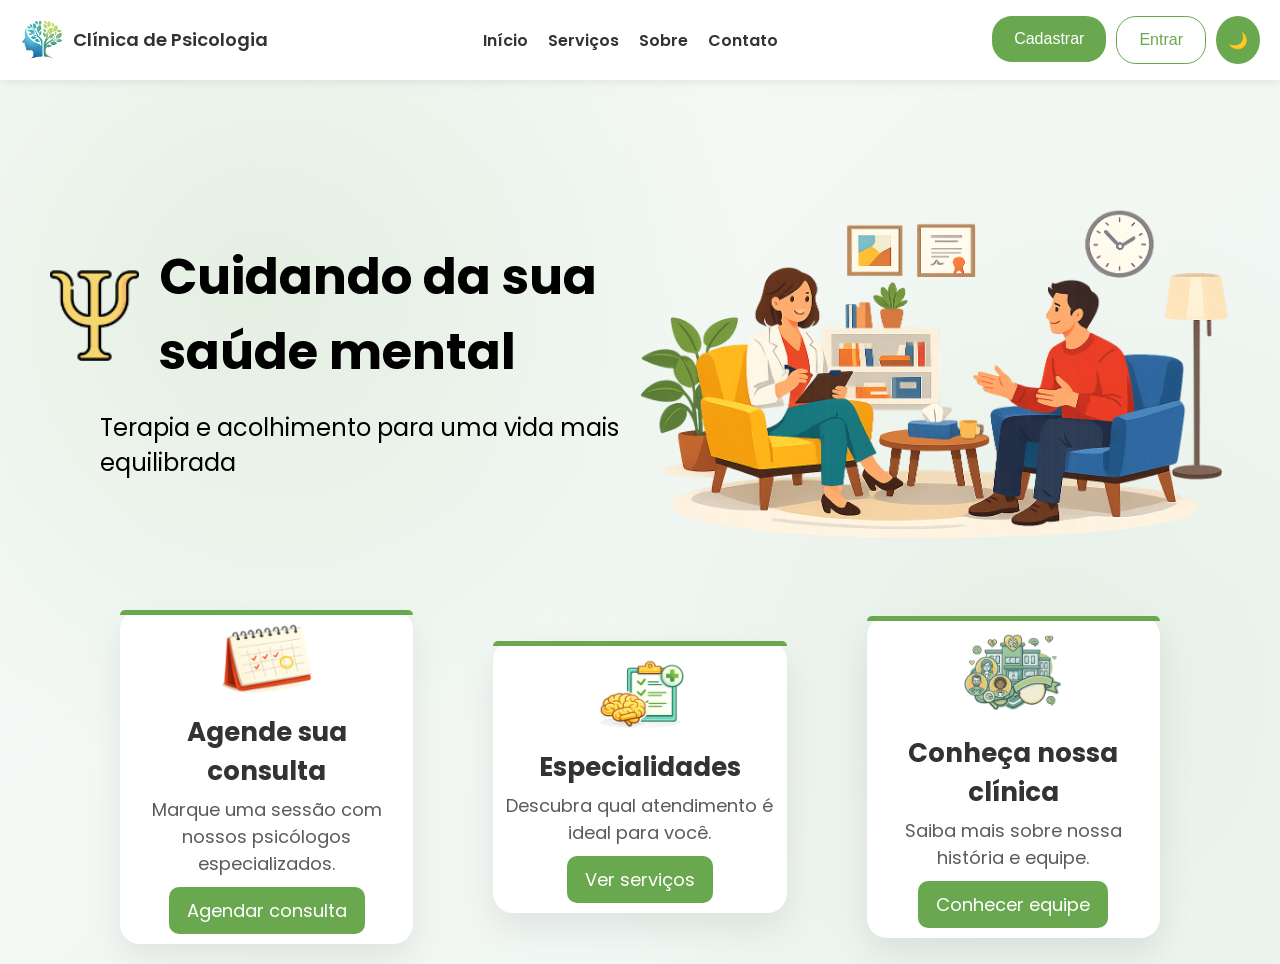
==== index.html @ 0024b48b "Commit inicial" ====
<!doctype html>
<html lang="pt-br">
    <head>
    <meta charset="UTF-8" />
    <meta name="viewport" content="width=device-width, initial-scale=1.0" />
    <title>Inicio</title>
    <link rel="stylesheet" href="assets/css/inicio.css" />
    <!-- Google Fonts -->
    <link
        href="https://fonts.googleapis.com/css2?family=Poppins:wght@300;400;500;600&display=swap"
        rel="stylesheet"
    />
    <link rel="icon" type="image/x-icon" href="assets/images/logo_psicologia.png" />
    </head>
    <body>
    <header>
        <nav class="navbar">
        <div class="logo">
            <img src="assets/images/logo_psicologia.png" alt="Logo da empresa" />
            <span>Clínica de Psicologia</span>
        </div>
        <ul class="nav-links">

            <li><a href="index.html">Início</a></li>
            <li><a href="servicos.html">Serviços</a></li>
            <li><a href="sobre.html">Sobre</a></li>
            <li><a href="contato.html">Contato</a></li>

            
        </ul>
        <div class="btn">
            <a href="cadastro.html">
            <button class="cadastro-btn">Cadastrar</button>
            </a>
            <div class="login-area">
            <button class="entrar-btn" onclick="toggleMenu()">Entrar</button>
            <div id="menuLogin" class="dropdown">
                <button onclick="irParaLogin('paciente')">Paciente</button>
                <button onclick="irParaLogin('colaborador')">Colaborador</button>
            </div>
        </div>
            <button id="theme-toggle">🌙</button>
        </div>
    </nav>
    </header>
    <!-- HERO (faz o fundo aparecer) -->
    <section class="hero">
        <div class="hero-container">
        <!-- LADO ESQUERDO -->
        <div class="hero-left">
        <div class="hero-title">
            <img src="assets/images/psicologia.png" class="hero-logo" />
            <h1>Cuidando da sua saúde mental</h1>
        </div>
        <p>Terapia e acolhimento para uma vida mais equilibrada</p>
        </div>
        <!-- LADO DIREITO -->
        <div class="hero-right">
        <img
            src="assets/images/Sessão de terapia no consultório.png"
            alt="Sessão de terapia"/>
        </div>
        </div>
    </section>
    <div class="cards">
        <!-- CARD 1 -->
        <div class="card">
        <img src="assets/images/Calendário.png" alt="Agendar" />
        <h3>Agende sua consulta</h3>
        <p>Marque uma sessão com nossos psicólogos especializados.</p>
        <a href="#" onclick="verificarLogin()">Agendar consulta</a>
        </div>
        <!-- CARD 2 (ESPECIALIDADES) -->
        <div class="card especialidades">
        <img src="assets/images/especialidade.png" alt="Especialidades" />
        <h3>Especialidades</h3>
        <p>Descubra qual atendimento é ideal para você.</p>
        <a href="servicos.html">Ver serviços</a>
        </div>
        <!-- CARD 3 -->
    <div class="card sobre">
        <img src="assets/images/sobre-icone.png" alt="Sobre" />
        <h3>Conheça nossa clínica</h3>
        <p>Saiba mais sobre nossa história e equipe.</p>
        <a href="sobre.html">Conhecer equipe</a>
        </div>
    </div>
    <script src="assets/js/script.js"></script>
</body>
</html>
---- assets/css/inicio.css ----
/* RESET */
* {
    margin: 0;
    padding: 0;
    box-sizing: border-box;
}

/* VARIÁVEIS (Modo Branco) */
:root {
    --bg: #ffffff;
    --text: #333;
    --primary: #6aa84f;
    --navbar: #ffffff;
    --shadow: rgba(0,0,0,0.08);
}

body {
    overflow-x: hidden;
    font-family: 'Poppins', sans-serif;
    background-color: var(--bg);
    background-image:
        radial-gradient(circle at 20% 30%, rgba(106,168,79,0.12), transparent 40%),
        radial-gradient(circle at 80% 70%, rgba(106,168,79,0.08), transparent 40%),
        linear-gradient(135deg, #f7faf8, #eef5f1);
}

/* NAVBAR */
.navbar {
    display: flex;
    align-items: center;
    justify-content: space-between;

    height: 80px;
    padding: 0 20px;

    background: var(--navbar);
    box-shadow: 0 2px 10px var(--shadow);

    position: fixed;
    top: 0;
    left: 0;

    width: 100%;
    box-sizing: border-box; 
}

.navbar-container {
    width: 100%;
    max-width: 1150px;
    margin: 0 auto;

    display: flex;
    align-items: center;
    justify-content: space-between;
}

/* LOGO */
.logo {
    display: flex;
    align-items: center;
}
.logo img {
    width: 45px;
}

.logo span {
    font-size: 18px;
    font-weight: 600;
    color: var(--text);
    margin-left: 8px;
}

/* LINKS */
.nav-links {
    list-style: none;
    display: flex;
    gap: 20px;
}

.nav-links a {
    text-decoration: none;
    color: var(--text);
    font-size: 16px;
    font-weight: 600;
    transition: 0.3s;
}

.nav-links a:hover {
    color: var(--primary);
}

/* AGRUPAR BOTÕES */
.btn {
    display: flex;
    gap: 10px;
}

/* BOTÕES */
.cadastro-btn,
.entrar-btn {
    padding: 14px 22px;
    border-radius: 20px;
    font-size: 16px;
    cursor: pointer;
    transition: 0.3s;
}

/* botão principal */
.cadastro-btn {
    background: var(--primary);
    color: white;
    border: none;
}

.cadastro-btn:hover {
    background: #5a9442;
}

/* botão secundário */
.entrar-btn {
    background: transparent;
    border: 1px solid var(--primary);
    color: var(--primary);
}

.entrar-btn:hover {
    background: var(--primary);
    color: white;
}

/* BOTAO (MUDAR TEMA) */
#theme-toggle {
    padding: 8px 12px;
    border-radius: 50%;
    border: none;
    cursor: pointer;
    font-size: 16px;
    background: var(--primary);
    color: white;
    transition: 0.3s;
}

#theme-toggle:hover {
    transform: scale(1.1);
}

/* DARK MODE */
body.dark {
    --bg: #121212;
    --text: #e0e0e0;
    --primary: #6aa84f;
    --navbar: #1e1e1e;
    --shadow: rgba(0,0,0,0.5);

    background-image:
        radial-gradient(circle at 20% 30%, rgba(106,168,79,0.08), transparent 40%),
        radial-gradient(circle at 80% 70%, rgba(106,168,79,0.05), transparent 40%),
        linear-gradient(135deg, #121212, #1a1a1a);

    color: white;
}

/* HERO */
.hero {
    height: calc(70vh - 80px);
    margin-top: 100px;
    display: flex;
    align-items: center;
    justify-content: center;
}

.hero-container {
    width: 100%;
    display: flex;
    align-items: center;
    justify-content: space-between;
}

/* LADO ESQUERDO */
.hero-left {
    flex: 1;
    padding-left: 50px;
}

.hero-title {
    display: flex;
    align-items: center;
    gap: 20px;
}

.hero-logo {
    width: 150px;
}

.hero-left h1 {
    font-size: 50px;
    word-break: break-word;
}

.hero-left p {
    font-size: 24px;
    margin-top: 20px;
    margin-bottom: 30px;
    margin-left: 50px;
}


/* LADO DIREITO */
.hero-right {
    flex: 1;
    display: flex;
    justify-content: flex-end;
    padding-right: 50px;
}

.hero-left, .hero-right {
    min-width: 0;
}

.hero-right img {
    max-width: 100%;
    height: auto;
}

/* MODAL */
.login-area {
    position: relative;
}

.dropdown {
    display: none;
    position: absolute;
    top: 110%;
    right: 0;

    background: var(--navbar);
    padding: 10px;
    border-radius: 12px;
    width: 160px;

    box-shadow: 0 10px 25px rgba(0,0,0,0.1);
    z-index: 999;
}

.dropdown button {
    font-size: 16px;
    width: 100%;
    padding: 8px;
    margin: 5px 0;
    border: none;
    border-radius: 8px;
    cursor: pointer;
    background: transparent;
    border: 1px solid var(--primary);
    color: var(--primary);
}

.dropdown button:hover {
    background: var(--primary);
    color: white;
}

/* CARDS */
.cards {
    display: flex;
    justify-content: space-between;
    padding: 0 80px;
    gap: 80px;
    margin: 20px 40px;
    margin-top: -40px;
    align-items: center;
    justify-content: center;
}

.card {
    background: var(--navbar);
    padding: 10px;
    border-radius: 20px;
    text-align: center;
    width: 400px;
    box-shadow: 0 15px 35px var(--shadow);
    transition: 0.3s;
    position: relative;
    
    
}

.card:hover {
    transform: translateY(-8px);
    box-shadow: 0 20px 40px var(--shadow);
}

.card img {
    width: 92px;
    margin-bottom: 12px;
}

.card h3 {
    font-size: 26px;
    color: var(--text);
    margin-bottom: 5px;
}

.card p {
    font-size: 18px;
    color: var(--text);
    opacity: 0.8;
}

.card a {
    font-size: 18px;
    display: inline-block;
    margin-top: 10px;
    padding: 10px 18px;
    background: var(--primary);
    color: white;
    border-radius: 10px;
    text-decoration: none;
    transition: 0.3s;
    
}

.card a:hover {
    background: #5a9442;
    transform: scale(1.05);
}

.card::before {
    content: "";
    position: absolute;
    top: 0;
    left: 0;
    width: 100%;
    height: 5px;
    background: var(--primary);
    border-radius: 20px 20px 0 0;
}

.card.especialidades img {
    width: 180px;
    margin-bottom: -20px;
    margin-top: -10px;
}

.card.sobre img {
    width: 110px;
}
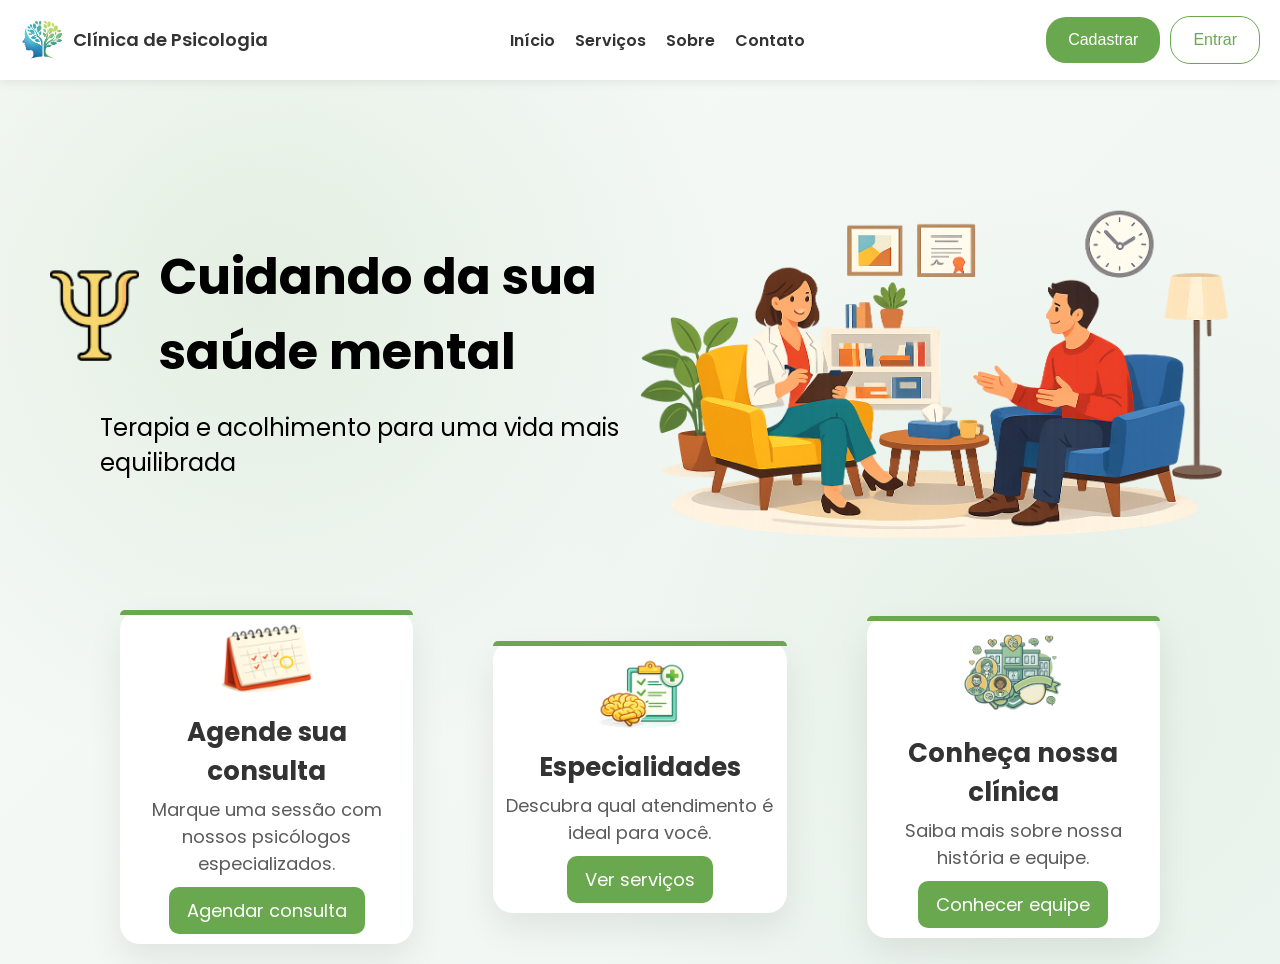
==== commit c064c1c9: "Perfil adicionado" ====
--- a/index.html
+++ b/index.html
@@ -1,90 +1,327 @@
-<!doctype html>
-<html lang="pt-br">
-    <head>
+<!DOCTYPE html>
+<html lang="en">
+<head>
+    <meta charset="UTF-8">
+    <meta name="viewport" content="width=device-width, initial-scale=1.0">
+    <title>Início</title>
+
+<head>
+
     <meta charset="UTF-8" />
-    <meta name="viewport" content="width=device-width, initial-scale=1.0" />
+
+    <meta
+        name="viewport"
+        content="width=device-width, initial-scale=1.0"
+    />
+
     <title>Inicio</title>
-    <link rel="stylesheet" href="assets/css/inicio.css" />
-    <!-- Google Fonts -->
+
+    <link
+        rel="stylesheet"
+        href="assets/css/inicio.css"
+    />
+
+    <!-- GOOGLE FONTS -->
     <link
         href="https://fonts.googleapis.com/css2?family=Poppins:wght@300;400;500;600&display=swap"
         rel="stylesheet"
     />
-    <link rel="icon" type="image/x-icon" href="assets/images/logo_psicologia.png" />
-    </head>
-    <body>
+
+    <!-- ÍCONE -->
+    <link
+        rel="icon"
+        type="image/x-icon"
+        href="assets/images/logo_psicologia.png"
+    />
+
+</head>
+
+<body>
+
+    <!-- HEADER -->
     <header>
+
         <nav class="navbar">
-        <div class="logo">
-            <img src="assets/images/logo_psicologia.png" alt="Logo da empresa" />
-            <span>Clínica de Psicologia</span>
+
+            <!-- LOGO -->
+            <div class="logo">
+
+                <img
+                    src="assets/images/logo_psicologia.png"
+                    alt="Logo da empresa"
+                />
+
+                <span>
+                    Clínica de Psicologia
+                </span>
+
+            </div>
+
+            <!-- LINKS -->
+            <ul class="nav-links">
+
+                <li>
+                    <a href="index.html">
+                        Início
+                    </a>
+                </li>
+
+                <li id="agendamentoLink" style="display:none;">
+
+                <a href="agendamento.html">
+                        Agendamento
+                    </a>
+                </li>
+
+                <li>
+                    <a href="servicos.html">
+                        Serviços
+                    </a>
+                </li>
+
+                <li>
+                    <a href="sobre.html">
+                        Sobre
+                    </a>
+                </li>
+
+                <li>
+                    <a href="contato.html">
+                        Contato
+                    </a>
+                </li>
+
+            </ul>
+
+            <!-- BOTÕES -->
+            <div class="btn">
+
+                <!-- VISITANTE -->
+                <div id="guestButtons">
+
+                    <!-- CADASTRO -->
+                    <a href="cadastro.html">
+
+                        <button class="cadastro-btn">
+                            Cadastrar
+                        </button>
+
+                    </a>
+
+                    <!-- LOGIN -->
+                    <div class="login-area">
+
+                        <button
+                            class="entrar-btn"
+                            onclick="toggleMenu()"
+                        >
+                            Entrar
+                        </button>
+
+                        <!-- DROPDOWN LOGIN -->
+                        <div
+                            id="menuLogin"
+                            class="dropdown"
+                        >
+
+                            <button
+                                onclick="irParaLogin('paciente')"
+                            >
+                                Paciente
+                            </button>
+
+                            <button
+                                onclick="irParaLogin('colaborador')"
+                            >
+                                Colaborador
+                            </button>
+
+                        </div>
+
+                    </div>
+
+                </div>
+
+                <!-- PERFIL -->
+                <div
+                    class="profile-menu"
+                    id="profileMenu"
+                >
+
+                    <!-- BOTÃO PERFIL -->
+                    <button
+                        class="profile-btn"
+                        id="profileBtn"
+
+                    >
+
+                        <img
+                            src="assets/images/user.png"
+                            alt="Perfil"
+                        />
+
+                    </button>
+
+                    <!-- DROPDOWN PERFIL -->
+                    <div
+                        class="profile-dropdown"
+                        id="profileDropdown"
+                    >
+
+                        <!-- NOME -->
+                        <p id="userName">
+                            Usuário
+                        </p>
+
+                        <!-- LINKS -->
+                        <a href="perfil.html">
+                            Meu Perfil
+                        </a>
+
+                        <a href="#">
+                            Configurações
+                        </a>
+
+                        <!-- TEMA -->
+                        <button
+                            id="themeToggleDropdown"
+                        >
+                            🌙 Tema escuro
+                        </button>
+
+                        <!-- SAIR -->
+                        <button id="logoutBtn">
+                            Sair
+                        </button>
+
+                    </div>
+
+                </div>
+
+            </div>
+
+        </nav>
+
+    </header>
+
+    <!-- HERO -->
+    <section class="hero">
+
+        <div class="hero-container">
+
+            <!-- ESQUERDA -->
+            <div class="hero-left">
+
+                <div class="hero-title">
+
+                    <img
+                        src="assets/images/psicologia.png"
+                        class="hero-logo"
+                    />
+
+                    <h1>
+                        Cuidando da sua saúde mental
+                    </h1>
+
+                </div>
+
+                <p>
+                    Terapia e acolhimento para uma vida
+                    mais equilibrada
+                </p>
+
+            </div>
+
+            <!-- DIREITA -->
+            <div class="hero-right">
+
+                <img
+                    src="assets/images/Sessão de terapia no consultório.png"
+                    alt="Sessão de terapia"
+                />
+
+            </div>
+
         </div>
-        <ul class="nav-links">
-
-            <li><a href="index.html">Início</a></li>
-            <li><a href="servicos.html">Serviços</a></li>
-            <li><a href="sobre.html">Sobre</a></li>
-            <li><a href="contato.html">Contato</a></li>
-
-            
-        </ul>
-        <div class="btn">
-            <a href="cadastro.html">
-            <button class="cadastro-btn">Cadastrar</button>
-            </a>
-            <div class="login-area">
-            <button class="entrar-btn" onclick="toggleMenu()">Entrar</button>
-            <div id="menuLogin" class="dropdown">
-                <button onclick="irParaLogin('paciente')">Paciente</button>
-                <button onclick="irParaLogin('colaborador')">Colaborador</button>
-            </div>
-        </div>
-            <button id="theme-toggle">🌙</button>
-        </div>
-    </nav>
-    </header>
-    <!-- HERO (faz o fundo aparecer) -->
-    <section class="hero">
-        <div class="hero-container">
-        <!-- LADO ESQUERDO -->
-        <div class="hero-left">
-        <div class="hero-title">
-            <img src="assets/images/psicologia.png" class="hero-logo" />
-            <h1>Cuidando da sua saúde mental</h1>
-        </div>
-        <p>Terapia e acolhimento para uma vida mais equilibrada</p>
-        </div>
-        <!-- LADO DIREITO -->
-        <div class="hero-right">
-        <img
-            src="assets/images/Sessão de terapia no consultório.png"
-            alt="Sessão de terapia"/>
-        </div>
-        </div>
+
     </section>
+
+    <!-- CARDS -->
     <div class="cards">
+
         <!-- CARD 1 -->
         <div class="card">
-        <img src="assets/images/Calendário.png" alt="Agendar" />
-        <h3>Agende sua consulta</h3>
-        <p>Marque uma sessão com nossos psicólogos especializados.</p>
-        <a href="#" onclick="verificarLogin()">Agendar consulta</a>
+
+            <img
+                src="assets/images/Calendário.png"
+                alt="Agendar"
+            />
+
+            <h3>
+                Agende sua consulta
+            </h3>
+
+            <p>
+                Marque uma sessão com nossos
+                psicólogos especializados.
+            </p>
+
+            <a  href="#" onclick="irParaAgendamento(event)">
+                Agendar consulta
+            </a>
         </div>
-        <!-- CARD 2 (ESPECIALIDADES) -->
+
+        <!-- CARD 2 -->
         <div class="card especialidades">
-        <img src="assets/images/especialidade.png" alt="Especialidades" />
-        <h3>Especialidades</h3>
-        <p>Descubra qual atendimento é ideal para você.</p>
-        <a href="servicos.html">Ver serviços</a>
+
+            <img
+                src="assets/images/especialidade.png"
+                alt="Especialidades"
+            />
+
+            <h3>
+                Especialidades
+            </h3>
+
+            <p>
+                Descubra qual atendimento
+                é ideal para você.
+            </p>
+
+            <a href="servicos.html">
+                Ver serviços
+            </a>
+
         </div>
+
         <!-- CARD 3 -->
-    <div class="card sobre">
-        <img src="assets/images/sobre-icone.png" alt="Sobre" />
-        <h3>Conheça nossa clínica</h3>
-        <p>Saiba mais sobre nossa história e equipe.</p>
-        <a href="sobre.html">Conhecer equipe</a>
+        <div class="card sobre">
+
+            <img
+                src="assets/images/sobre-icone.png"
+                alt="Sobre"
+            />
+
+            <h3>
+                Conheça nossa clínica
+            </h3>
+
+            <p>
+                Saiba mais sobre nossa
+                história e equipe.
+            </p>
+
+            <a href="sobre.html">
+                Conhecer equipe
+            </a>
+
         </div>
+
     </div>
+
+    <!-- SCRIPT -->
     <script src="assets/js/script.js"></script>
+
 </body>
-</html>
+
+</html>
--- a/assets/css/inicio.css
+++ b/assets/css/inicio.css
@@ -344,4 +344,150 @@
 
 .card.sobre img {
     width: 110px;
+}
+
+/* =========================================
+   BOTÕES VISITANTE
+========================================= */
+
+#guestButtons {
+    display: flex;
+    align-items: center;
+    gap: 10px;
+}
+
+/* =========================================
+   PERFIL
+========================================= */
+
+.profile-menu {
+    position: relative;
+    display: none;
+}
+
+/* BOTÃO PERFIL */
+
+.profile-btn {
+
+    width: 55px;
+    height: 55px;
+
+    border-radius: 50%;
+    border: none;
+
+    overflow: hidden;
+
+    cursor: pointer;
+
+    background: var(--primary);
+
+    display: flex;
+    align-items: center;
+    justify-content: center;
+
+    transition: 0.3s;
+}
+
+.profile-btn:hover {
+    transform: scale(1.05);
+}
+
+/* FOTO PERFIL */
+
+.profile-btn img {
+
+    width: 100%;
+    height: 100%;
+
+    object-fit: cover;
+}
+
+/* =========================================
+   DROPDOWN PERFIL
+========================================= */
+
+.profile-dropdown {
+
+    position: absolute;
+
+    top: 70px;
+    right: 0;
+
+    width: 230px;
+
+    background: var(--navbar);
+
+    border-radius: 16px;
+
+    padding: 15px;
+
+    display: none;
+    flex-direction: column;
+    gap: 12px;
+
+    box-shadow: 0 10px 30px rgba(0,0,0,0.15);
+
+    z-index: 9999;
+}
+
+/* ABRIR DROPDOWN */
+
+.profile-dropdown.active {
+    display: flex;
+}
+
+/* NOME */
+
+.profile-dropdown p {
+
+    font-size: 17px;
+    font-weight: 600;
+
+    color: var(--text);
+
+    border-bottom: 1px solid rgba(0,0,0,0.08);
+
+    padding-bottom: 10px;
+}
+
+/* LINKS E BOTÕES */
+
+.profile-dropdown a,
+.profile-dropdown button {
+
+    background: transparent;
+    border: none;
+
+    color: var(--text);
+
+    text-decoration: none;
+
+    font-size: 15px;
+
+    text-align: left;
+
+    cursor: pointer;
+
+    padding: 8px 0;
+
+    transition: 0.3s;
+}
+
+/* HOVER */
+
+.profile-dropdown a:hover,
+.profile-dropdown button:hover {
+
+    color: var(--primary);
+
+    transform: translateX(5px);
+}
+
+/* DARK MODE */
+
+body.dark .profile-dropdown p {
+
+    border-bottom:
+    1px solid rgba(255,255,255,0.08);
+
 }
